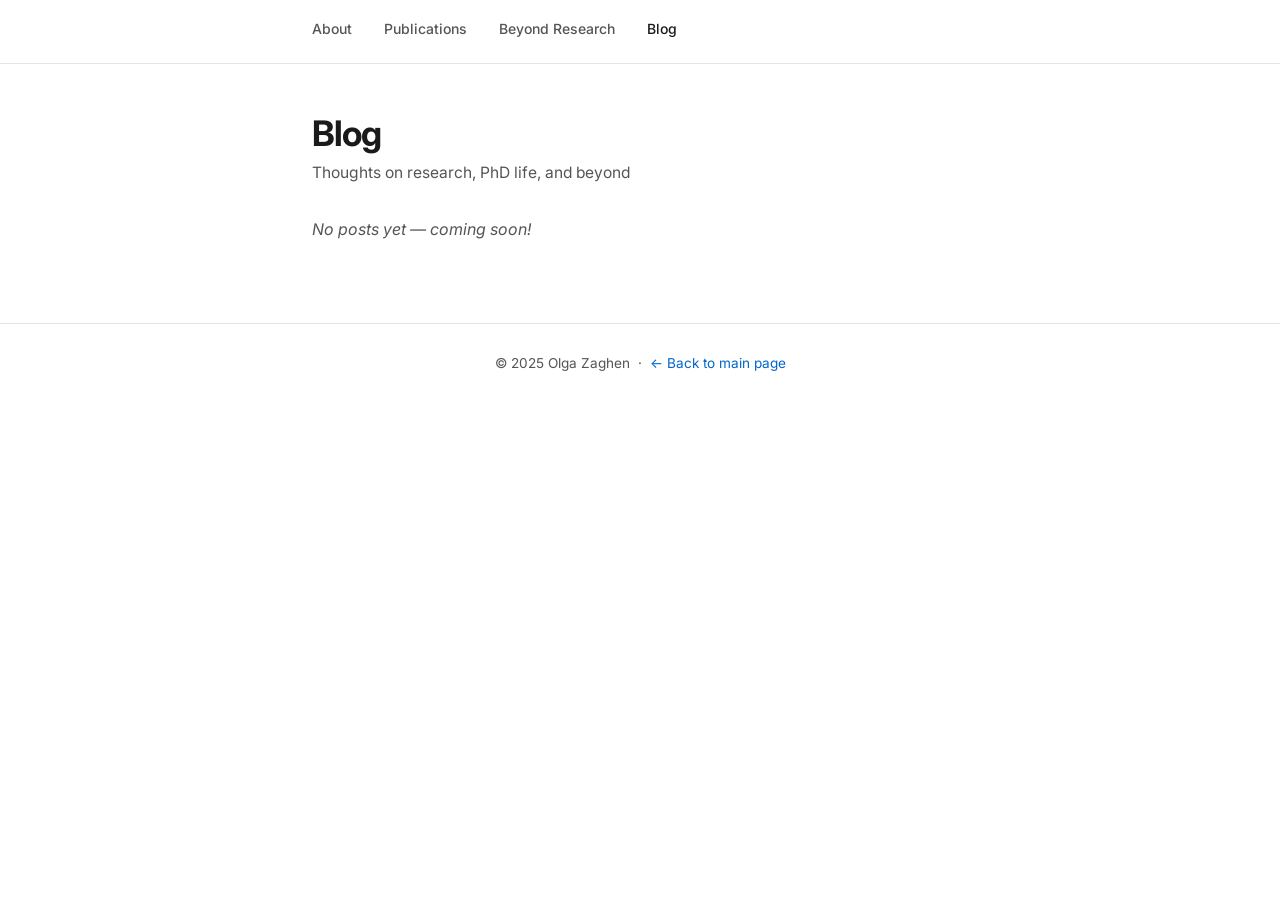
==== blog.html @ b28fd01d "website" ====
<!DOCTYPE html>
<html lang="en">
<head>
    <meta charset="UTF-8">
    <meta name="viewport" content="width=device-width, initial-scale=1.0">
    <meta name="description" content="Blog — Olga Zaghen">
    <title>Blog — Olga Zaghen</title>
    <link rel="preconnect" href="https://fonts.googleapis.com">
    <link rel="preconnect" href="https://fonts.gstatic.com" crossorigin>
    <link href="https://fonts.googleapis.com/css2?family=Inter:wght@300;400;500;600;700&display=swap" rel="stylesheet">
    <link rel="stylesheet" href="style.css">
</head>
<body>

<nav>
    <ul>
        <li><a href="index.html#about">About</a></li>
        <li><a href="index.html#publications">Publications</a></li>
        <li><a href="index.html#beyond">Beyond Research</a></li>
        <li><a href="blog.html" class="active">Blog</a></li>
    </ul>
</nav>

<main>
    <section>
        <h1>Blog</h1>
        <p class="tagline">Thoughts on research, PhD life, and beyond</p>

        <div id="blog-posts">
            <!--
                HOW TO ADD A NEW POST
                ─────────────────────
                1. Copy blog/template.html to blog/my-post-title.html
                2. Fill in the title, date, and content
                3. Add an entry to the blogPosts array in the <script> below:
                   {
                     title:       "Post title",
                     date:        "YYYY-MM-DD",
                     description: "A one or two sentence preview.",
                     url:         "blog/my-post-title.html"
                   }
                4. Commit and push — done!
            -->
        </div>
    </section>
</main>

<footer>
    <p>© 2025 Olga Zaghen &nbsp;·&nbsp; <a href="index.html">← Back to main page</a></p>
</footer>

<script>
    /**
     * Blog posts — add new entries here (newest first).
     *
     * {
     *   title:       "Post title",
     *   date:        "YYYY-MM-DD",
     *   description: "Short preview shown in the listing.",
     *   url:         "blog/filename.html"
     * }
     */
    const blogPosts = [
        // Example (uncomment and edit when you have a real post):
        // {
        //     title:       "My first post",
        //     date:        "2025-06-01",
        //     description: "A brief description of what this post is about.",
        //     url:         "blog/my-first-post.html"
        // }
    ];

    const container = document.getElementById('blog-posts');

    if (blogPosts.length === 0) {
        container.innerHTML = '<p class="empty-state">No posts yet — coming soon!</p>';
    } else {
        blogPosts.forEach(post => {
            const d = new Date(post.date);
            const dateStr = d.toLocaleDateString('en-US', { year: 'numeric', month: 'long', day: 'numeric' });

            const item = document.createElement('div');
            item.className = 'blog-post-item';
            item.innerHTML = `
                <div class="blog-post-date">${dateStr}</div>
                <a class="blog-post-title" href="${post.url}">${post.title}</a>
                <p class="blog-post-desc">${post.description}</p>
            `;
            container.appendChild(item);
        });
    }
</script>

</body>
</html>
---- style.css ----
/* ============================================================
   Olga Zaghen — Academic Page
   style.css
   ============================================================ */

:root {
    --color-bg:             #ffffff;
    --color-bg-subtle:      #f8f8f8;
    --color-text:           #1a1a1a;
    --color-text-secondary: #555555;
    --color-link:           #0066cc;
    --color-link-hover:     #004499;
    --color-border:         #e4e4e4;

    /* Publication highlight badges */
    --badge-spotlight-text: #92400e;
    --badge-spotlight-bg:   #fffbeb;
    --badge-spotlight-bdr:  #f6d860;
    --badge-oral-text:      #276749;
    --badge-oral-bg:        #f0fff4;
    --badge-oral-bdr:       #9ae6b4;
    --badge-review-text:    #4a5568;
    --badge-review-bg:      #edf2f7;
    --badge-review-bdr:     #cbd5e0;

    --max-width: 720px;
    --section-gap: 3rem;
}

/* ── Reset ── */
*, *::before, *::after { box-sizing: border-box; margin: 0; padding: 0; }
html { scroll-behavior: smooth; }

/* ── Base ── */
body {
    font-family: 'Inter', -apple-system, BlinkMacSystemFont, 'Segoe UI', sans-serif;
    font-size: 16px;
    line-height: 1.75;
    color: var(--color-text);
    background: var(--color-bg);
}

h1 {
    font-size: 2.2rem;
    font-weight: 700;
    letter-spacing: -0.025em;
    line-height: 1.2;
    margin-bottom: 0.3rem;
}

h2 {
    font-size: 1.35rem;
    font-weight: 600;
    letter-spacing: -0.01em;
    margin-bottom: 1rem;
}

p { margin-bottom: 1rem; }
p:last-child { margin-bottom: 0; }

a { color: var(--color-link); text-decoration: none; }
a:hover { color: var(--color-link-hover); text-decoration: underline; }

ul { padding-left: 1.5rem; }
li { margin-bottom: 0.5rem; }

hr {
    border: none;
    border-top: 1px solid var(--color-border);
    margin: var(--section-gap) 0;
}

/* ── Navigation ── */
nav {
    position: sticky;
    top: 0;
    background: rgba(255, 255, 255, 0.93);
    backdrop-filter: blur(10px);
    -webkit-backdrop-filter: blur(10px);
    border-bottom: 1px solid var(--color-border);
    z-index: 100;
}

nav ul {
    list-style: none;
    max-width: var(--max-width);
    margin: 0 auto;
    padding: 0.85rem 2rem;
    display: flex;
    gap: 2rem;
    flex-wrap: wrap;
}

nav a {
    font-size: 0.875rem;
    font-weight: 500;
    color: var(--color-text-secondary);
    text-decoration: none;
    transition: color 0.15s;
}
nav a:hover,
nav a.active { color: var(--color-text); text-decoration: none; }

/* ── Main layout ── */
main {
    max-width: var(--max-width);
    margin: 0 auto;
    padding: 3rem 2rem 5rem;
}

section { scroll-margin-top: 3.5rem; }

/* ── About ── */
.tagline {
    color: var(--color-text-secondary);
    font-size: 0.975rem;
    margin-bottom: 1.75rem;
}

/* Bio box — mirrors the Notion aside */
.bio-box {
    background: var(--color-bg-subtle);
    border-left: 3px solid #d0d0d0;
    border-radius: 0 4px 4px 0;
    padding: 1.4rem 1.6rem;
    margin-bottom: 1.5rem;
}

/* Social links row */
.social-links {
    display: flex;
    flex-wrap: wrap;
    gap: 0.6rem 1.4rem;
    margin-top: 0.25rem;
}

.social-links a {
    font-size: 0.875rem;
    color: var(--color-text-secondary);
    text-decoration: none;
    transition: color 0.15s;
}
.social-links a:hover { color: var(--color-link); text-decoration: none; }

/* ── Publications ── */
.section-note {
    font-size: 0.875rem;
    color: var(--color-text-secondary);
    margin-bottom: 1.75rem;
    margin-top: -0.5rem;
}

.pub-item {
    padding-bottom: 1.6rem;
    margin-bottom: 1.6rem;
    border-bottom: 1px solid var(--color-border);
}
.pub-item:last-child { border-bottom: none; margin-bottom: 0; }

.pub-title {
    font-size: 0.95rem;
    font-weight: 600;
    line-height: 1.5;
    margin-bottom: 0.3rem;
}

.pub-authors {
    font-size: 0.855rem;
    color: var(--color-text-secondary);
    margin-bottom: 0.3rem;
    line-height: 1.5;
}

.pub-venue {
    font-size: 0.855rem;
    display: flex;
    align-items: center;
    flex-wrap: wrap;
    gap: 0.3rem 0.5rem;
}

.pub-venue a { font-style: italic; }

.pub-year { color: var(--color-text-secondary); }

/* Highlight badges */
.pub-badge {
    display: inline-block;
    font-size: 0.7rem;
    font-weight: 600;
    text-transform: uppercase;
    letter-spacing: 0.05em;
    padding: 0.15em 0.55em;
    border-radius: 3px;
    border: 1px solid transparent;
    line-height: 1.6;
}

.pub-badge--spotlight    { background: var(--badge-spotlight-bg); color: var(--badge-spotlight-text); border-color: var(--badge-spotlight-bdr); }
.pub-badge--oral         { background: var(--badge-oral-bg);      color: var(--badge-oral-text);      border-color: var(--badge-oral-bdr); }
.pub-badge--under-review { background: var(--badge-review-bg);    color: var(--badge-review-text);    border-color: var(--badge-review-bdr); }

/* ── Beyond Research ── */
#beyond ul { margin-bottom: 1rem; }

/* ── Blog section (on main page) ── */
.blog-teaser {
    color: var(--color-text-secondary);
    margin-bottom: 0.75rem;
}

/* ── Blog listing page ── */
.blog-post-item {
    padding-bottom: 1.75rem;
    margin-bottom: 1.75rem;
    border-bottom: 1px solid var(--color-border);
}
.blog-post-item:last-child { border-bottom: none; }

.blog-post-date {
    font-size: 0.825rem;
    color: var(--color-text-secondary);
    margin-bottom: 0.2rem;
}

.blog-post-title {
    display: block;
    font-size: 1.1rem;
    font-weight: 600;
    color: var(--color-text);
    margin-bottom: 0.4rem;
    text-decoration: none;
}
.blog-post-title:hover { color: var(--color-link); text-decoration: none; }

.blog-post-desc {
    font-size: 0.9rem;
    color: var(--color-text-secondary);
    margin-bottom: 0;
}

.empty-state {
    color: var(--color-text-secondary);
    font-style: italic;
    margin-top: 1.5rem;
}

/* ── Blog post page ── */
.blog-post-header {
    margin-bottom: 2.5rem;
    padding-bottom: 1.5rem;
    border-bottom: 1px solid var(--color-border);
}

.post-date {
    color: var(--color-text-secondary);
    font-size: 0.875rem;
    margin-top: 0.4rem;
    margin-bottom: 0;
}

.post-content p { margin-bottom: 1.2rem; }

.post-content h2 { margin-top: 2rem; margin-bottom: 0.75rem; }
.post-content h3 { margin-top: 1.5rem; margin-bottom: 0.5rem; font-size: 1.1rem; }

.post-content ul,
.post-content ol { margin-bottom: 1.2rem; }

.post-content blockquote {
    border-left: 3px solid var(--color-border);
    padding-left: 1rem;
    color: var(--color-text-secondary);
    font-style: italic;
    margin: 1.5rem 0;
}

.post-content code {
    font-family: 'JetBrains Mono', 'Fira Code', 'Cascadia Code', monospace;
    font-size: 0.85em;
    background: var(--color-bg-subtle);
    padding: 0.15em 0.4em;
    border-radius: 3px;
}

.post-content pre {
    background: #1e1e2e;
    color: #cdd6f4;
    padding: 1.2rem 1.4rem;
    border-radius: 6px;
    overflow-x: auto;
    margin: 1.5rem 0;
}
.post-content pre code { background: none; padding: 0; color: inherit; font-size: 0.875rem; }

/* ── Footer ── */
footer {
    text-align: center;
    padding: 1.75rem 2rem;
    font-size: 0.85rem;
    color: var(--color-text-secondary);
    border-top: 1px solid var(--color-border);
}

/* ── Responsive ── */
@media (max-width: 600px) {
    h1 { font-size: 1.7rem; }
    main { padding: 2rem 1.25rem 4rem; }
    nav ul { padding: 0.75rem 1.25rem; gap: 1.25rem; }
    .social-links { gap: 0.5rem 1.1rem; }
}
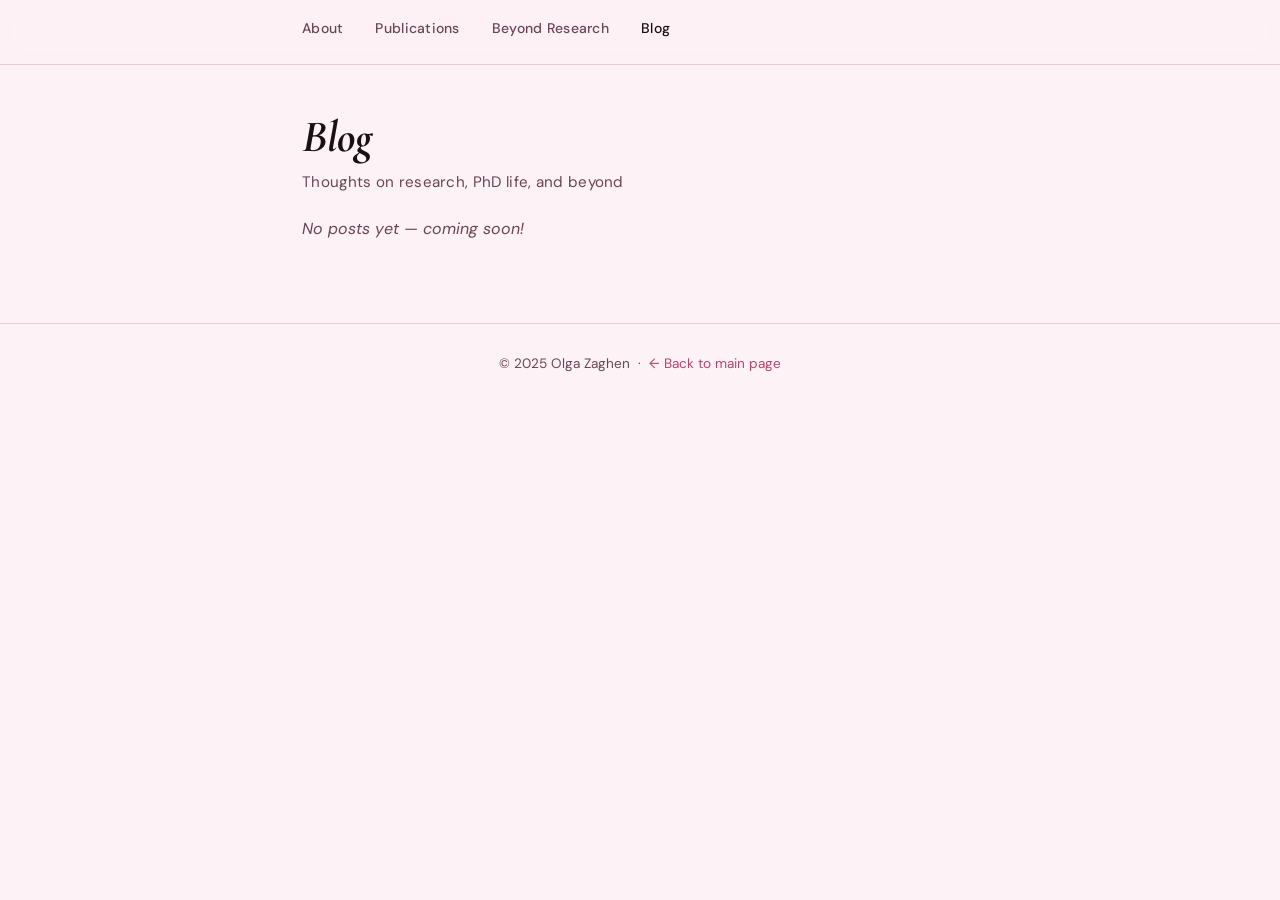
==== commit 5f464a9e: "website" ====
--- a/blog.html
+++ b/blog.html
@@ -7,7 +7,7 @@
     <title>Blog — Olga Zaghen</title>
     <link rel="preconnect" href="https://fonts.googleapis.com">
     <link rel="preconnect" href="https://fonts.gstatic.com" crossorigin>
-    <link href="https://fonts.googleapis.com/css2?family=Inter:wght@300;400;500;600;700&display=swap" rel="stylesheet">
+    <link href="https://fonts.googleapis.com/css2?family=Cormorant+Garamond:ital,wght@0,400;0,600;0,700;1,400;1,600;1,700&family=DM+Sans:ital,opsz,wght@0,9..40,300;0,9..40,400;0,9..40,500;1,9..40,300;1,9..40,400&display=swap" rel="stylesheet">
     <link rel="stylesheet" href="style.css">
 </head>
 <body>
--- a/style.css
+++ b/style.css
@@ -4,27 +4,34 @@
    ============================================================ */
 
 :root {
-    --color-bg:             #ffffff;
-    --color-bg-subtle:      #f8f8f8;
-    --color-text:           #1a1a1a;
-    --color-text-secondary: #555555;
-    --color-link:           #0066cc;
-    --color-link-hover:     #004499;
-    --color-border:         #e4e4e4;
-
-    /* Publication highlight badges */
+    /* ── Palette ── */
+    --color-bg:             #fdf2f5;       /* very light blush pink */
+    --color-bg-subtle:      #fce6ee;       /* slightly deeper blush for bio box */
+    --color-bg-card:        #ffffff;       /* pure white for paper cards */
+    --color-text:           #1c0e13;       /* near-black with warm tint */
+    --color-text-secondary: #6b4455;       /* muted rose-brown */
+    --color-link:           #b5456b;       /* deep rose */
+    --color-link-hover:     #8b2d4e;
+    --color-border:         #f0c8d5;       /* soft pink border */
+    --color-accent:         #d4607e;       /* mid rose for decorative use */
+
+    /* Publication badges */
     --badge-spotlight-text: #92400e;
-    --badge-spotlight-bg:   #fffbeb;
-    --badge-spotlight-bdr:  #f6d860;
+    --badge-spotlight-bg:   #fff7ed;
+    --badge-spotlight-bdr:  #f6c87a;
     --badge-oral-text:      #276749;
     --badge-oral-bg:        #f0fff4;
     --badge-oral-bdr:       #9ae6b4;
-    --badge-review-text:    #4a5568;
-    --badge-review-bg:      #edf2f7;
-    --badge-review-bdr:     #cbd5e0;
-
-    --max-width: 720px;
-    --section-gap: 3rem;
+    --badge-review-text:    #5a4055;
+    --badge-review-bg:      #fdf0f5;
+    --badge-review-bdr:     #e0a0bc;
+
+    --max-width:  740px;
+    --section-gap: 3.5rem;
+
+    /* ── Typography ── */
+    --font-serif: 'Cormorant Garamond', Georgia, serif;
+    --font-sans:  'DM Sans', -apple-system, 'Segoe UI', sans-serif;
 }
 
 /* ── Reset ── */
@@ -33,48 +40,71 @@
 
 /* ── Base ── */
 body {
-    font-family: 'Inter', -apple-system, BlinkMacSystemFont, 'Segoe UI', sans-serif;
+    font-family: var(--font-sans);
     font-size: 16px;
     line-height: 1.75;
     color: var(--color-text);
     background: var(--color-bg);
 }
 
+/* ── Typography ── */
 h1 {
-    font-size: 2.2rem;
+    font-family: var(--font-serif);
+    font-size: 2.8rem;
     font-weight: 700;
-    letter-spacing: -0.025em;
+    font-style: italic;
+    letter-spacing: -0.01em;
+    line-height: 1.1;
+    margin-bottom: 0.4rem;
+    color: var(--color-text);
+}
+
+h2 {
+    font-family: var(--font-serif);
+    font-size: 1.9rem;
+    font-weight: 600;
+    letter-spacing: 0;
     line-height: 1.2;
-    margin-bottom: 0.3rem;
-}
-
-h2 {
-    font-size: 1.35rem;
-    font-weight: 600;
-    letter-spacing: -0.01em;
-    margin-bottom: 1rem;
+    margin-bottom: 1.1rem;
+    color: var(--color-text);
+    position: relative;
+    display: inline-block;
+}
+
+/* Decorative underline on section headings */
+h2::after {
+    content: '';
+    display: block;
+    height: 2px;
+    width: 2.5rem;
+    background: var(--color-accent);
+    border-radius: 2px;
+    margin-top: 0.35rem;
 }
 
 p { margin-bottom: 1rem; }
 p:last-child { margin-bottom: 0; }
 
-a { color: var(--color-link); text-decoration: none; }
+a { color: var(--color-link); text-decoration: none; transition: color 0.15s; }
 a:hover { color: var(--color-link-hover); text-decoration: underline; }
 
 ul { padding-left: 1.5rem; }
-li { margin-bottom: 0.5rem; }
-
+li { margin-bottom: 0.55rem; }
+
+/* ── Elegant section dividers ── */
 hr {
     border: none;
-    border-top: 1px solid var(--color-border);
+    height: 1px;
+    background: linear-gradient(to right, transparent, var(--color-accent) 25%, var(--color-accent) 75%, transparent);
     margin: var(--section-gap) 0;
+    opacity: 0.4;
 }
 
 /* ── Navigation ── */
 nav {
     position: sticky;
     top: 0;
-    background: rgba(255, 255, 255, 0.93);
+    background: rgba(253, 242, 245, 0.93);
     backdrop-filter: blur(10px);
     -webkit-backdrop-filter: blur(10px);
     border-bottom: 1px solid var(--color-border);
@@ -92,10 +122,12 @@
 }
 
 nav a {
+    font-family: var(--font-sans);
     font-size: 0.875rem;
     font-weight: 500;
     color: var(--color-text-secondary);
     text-decoration: none;
+    letter-spacing: 0.02em;
     transition: color 0.15s;
 }
 nav a:hover,
@@ -110,32 +142,63 @@
 
 section { scroll-margin-top: 3.5rem; }
 
-/* ── About ── */
+/* ── About — two-column header ── */
+.about-header {
+    display: flex;
+    align-items: flex-start;
+    justify-content: space-between;
+    gap: 2.25rem;
+    margin-bottom: 1.75rem;
+}
+
+.about-header-text { flex: 1; min-width: 0; }
+
 .tagline {
-    color: var(--color-text-secondary);
-    font-size: 0.975rem;
-    margin-bottom: 1.75rem;
-}
-
-/* Bio box — mirrors the Notion aside */
+    font-family: var(--font-sans);
+    font-size: 0.95rem;
+    font-weight: 400;
+    color: var(--color-text-secondary);
+    letter-spacing: 0.02em;
+    margin-top: 0.1rem;
+}
+
+/* ── Profile photo ── */
+.profile-photo {
+    width: 160px;
+    height: 200px;
+    object-fit: cover;
+    object-position: center top;
+    border-radius: 12px;
+    border: 3px solid #e8a0b8;
+    box-shadow:
+        0 4px 16px rgba(180, 70, 110, 0.18),
+        0 0 0 6px rgba(232, 160, 184, 0.18);
+    flex-shrink: 0;
+    display: block;
+}
+
+/* ── Bio box ── */
 .bio-box {
     background: var(--color-bg-subtle);
-    border-left: 3px solid #d0d0d0;
-    border-radius: 0 4px 4px 0;
+    border-left: 3px solid var(--color-accent);
+    border-radius: 0 8px 8px 0;
     padding: 1.4rem 1.6rem;
     margin-bottom: 1.5rem;
-}
-
-/* Social links row */
+    box-shadow:
+        0 2px 18px rgba(180, 70, 110, 0.09),
+        inset 0 0 0 1px rgba(212, 96, 126, 0.08);
+}
+
+/* ── Social links ── */
 .social-links {
     display: flex;
     flex-wrap: wrap;
-    gap: 0.6rem 1.4rem;
-    margin-top: 0.25rem;
+    gap: 0.55rem 1.4rem;
 }
 
 .social-links a {
     font-size: 0.875rem;
+    font-weight: 500;
     color: var(--color-text-secondary);
     text-decoration: none;
     transition: color 0.15s;
@@ -143,57 +206,68 @@
 .social-links a:hover { color: var(--color-link); text-decoration: none; }
 
 /* ── Publications ── */
+#publications > h2 { margin-bottom: 0.3rem; }
+
 .section-note {
+    font-family: var(--font-sans);
     font-size: 0.875rem;
     color: var(--color-text-secondary);
     margin-bottom: 1.75rem;
-    margin-top: -0.5rem;
-}
-
+}
+
+/* Paper cards */
 .pub-item {
-    padding-bottom: 1.6rem;
-    margin-bottom: 1.6rem;
-    border-bottom: 1px solid var(--color-border);
-}
-.pub-item:last-child { border-bottom: none; margin-bottom: 0; }
+    background: var(--color-bg-card);
+    border: 1px solid var(--color-border);
+    border-radius: 10px;
+    padding: 1.1rem 1.3rem;
+    margin-bottom: 0.75rem;
+    transition: box-shadow 0.2s, border-color 0.2s;
+}
+
+.pub-item:hover {
+    box-shadow: 0 3px 14px rgba(180, 70, 110, 0.12);
+    border-color: #e8a0b8;
+}
 
 .pub-title {
-    font-size: 0.95rem;
+    font-family: var(--font-sans);
+    font-size: 0.93rem;
     font-weight: 600;
     line-height: 1.5;
     margin-bottom: 0.3rem;
+    color: var(--color-text);
 }
 
 .pub-authors {
-    font-size: 0.855rem;
+    font-size: 0.845rem;
     color: var(--color-text-secondary);
     margin-bottom: 0.3rem;
     line-height: 1.5;
 }
 
 .pub-venue {
-    font-size: 0.855rem;
+    font-size: 0.845rem;
     display: flex;
     align-items: center;
     flex-wrap: wrap;
-    gap: 0.3rem 0.5rem;
+    gap: 0.2rem 0.45rem;
 }
 
 .pub-venue a { font-style: italic; }
-
 .pub-year { color: var(--color-text-secondary); }
 
 /* Highlight badges */
 .pub-badge {
     display: inline-block;
-    font-size: 0.7rem;
+    font-size: 0.68rem;
     font-weight: 600;
     text-transform: uppercase;
     letter-spacing: 0.05em;
-    padding: 0.15em 0.55em;
-    border-radius: 3px;
+    padding: 0.12em 0.5em;
+    border-radius: 4px;
     border: 1px solid transparent;
-    line-height: 1.6;
+    line-height: 1.65;
 }
 
 .pub-badge--spotlight    { background: var(--badge-spotlight-bg); color: var(--badge-spotlight-text); border-color: var(--badge-spotlight-bdr); }
@@ -201,9 +275,10 @@
 .pub-badge--under-review { background: var(--badge-review-bg);    color: var(--badge-review-text);    border-color: var(--badge-review-bdr); }
 
 /* ── Beyond Research ── */
+#beyond > h2 { margin-bottom: 1rem; }
 #beyond ul { margin-bottom: 1rem; }
 
-/* ── Blog section (on main page) ── */
+/* ── Blog section (main page teaser) ── */
 .blog-teaser {
     color: var(--color-text-secondary);
     margin-bottom: 0.75rem;
@@ -211,11 +286,16 @@
 
 /* ── Blog listing page ── */
 .blog-post-item {
-    padding-bottom: 1.75rem;
-    margin-bottom: 1.75rem;
-    border-bottom: 1px solid var(--color-border);
-}
-.blog-post-item:last-child { border-bottom: none; }
+    background: var(--color-bg-card);
+    border: 1px solid var(--color-border);
+    border-radius: 10px;
+    padding: 1.1rem 1.3rem;
+    margin-bottom: 0.75rem;
+    transition: box-shadow 0.2s;
+}
+.blog-post-item:hover {
+    box-shadow: 0 3px 14px rgba(180, 70, 110, 0.12);
+}
 
 .blog-post-date {
     font-size: 0.825rem;
@@ -225,16 +305,17 @@
 
 .blog-post-title {
     display: block;
-    font-size: 1.1rem;
+    font-family: var(--font-serif);
+    font-size: 1.15rem;
     font-weight: 600;
     color: var(--color-text);
-    margin-bottom: 0.4rem;
+    margin-bottom: 0.35rem;
     text-decoration: none;
 }
 .blog-post-title:hover { color: var(--color-link); text-decoration: none; }
 
 .blog-post-desc {
-    font-size: 0.9rem;
+    font-size: 0.875rem;
     color: var(--color-text-secondary);
     margin-bottom: 0;
 }
@@ -242,7 +323,7 @@
 .empty-state {
     color: var(--color-text-secondary);
     font-style: italic;
-    margin-top: 1.5rem;
+    margin-top: 1.25rem;
 }
 
 /* ── Blog post page ── */
@@ -260,15 +341,14 @@
 }
 
 .post-content p { margin-bottom: 1.2rem; }
-
 .post-content h2 { margin-top: 2rem; margin-bottom: 0.75rem; }
-.post-content h3 { margin-top: 1.5rem; margin-bottom: 0.5rem; font-size: 1.1rem; }
+.post-content h3 { margin-top: 1.5rem; margin-bottom: 0.5rem; font-size: 1.1rem; font-family: var(--font-sans); font-weight: 600; }
 
 .post-content ul,
 .post-content ol { margin-bottom: 1.2rem; }
 
 .post-content blockquote {
-    border-left: 3px solid var(--color-border);
+    border-left: 3px solid var(--color-accent);
     padding-left: 1rem;
     color: var(--color-text-secondary);
     font-style: italic;
@@ -276,7 +356,7 @@
 }
 
 .post-content code {
-    font-family: 'JetBrains Mono', 'Fira Code', 'Cascadia Code', monospace;
+    font-family: 'JetBrains Mono', 'Fira Code', monospace;
     font-size: 0.85em;
     background: var(--color-bg-subtle);
     padding: 0.15em 0.4em;
@@ -287,7 +367,7 @@
     background: #1e1e2e;
     color: #cdd6f4;
     padding: 1.2rem 1.4rem;
-    border-radius: 6px;
+    border-radius: 8px;
     overflow-x: auto;
     margin: 1.5rem 0;
 }
@@ -304,7 +384,19 @@
 
 /* ── Responsive ── */
 @media (max-width: 600px) {
-    h1 { font-size: 1.7rem; }
+    h1 { font-size: 2.1rem; }
+    h2 { font-size: 1.55rem; }
+
+    .about-header {
+        flex-direction: column-reverse;
+        align-items: center;
+        text-align: center;
+        gap: 1.25rem;
+    }
+    .about-header-text { text-align: left; }
+
+    .profile-photo { width: 130px; height: 163px; }
+
     main { padding: 2rem 1.25rem 4rem; }
     nav ul { padding: 0.75rem 1.25rem; gap: 1.25rem; }
     .social-links { gap: 0.5rem 1.1rem; }
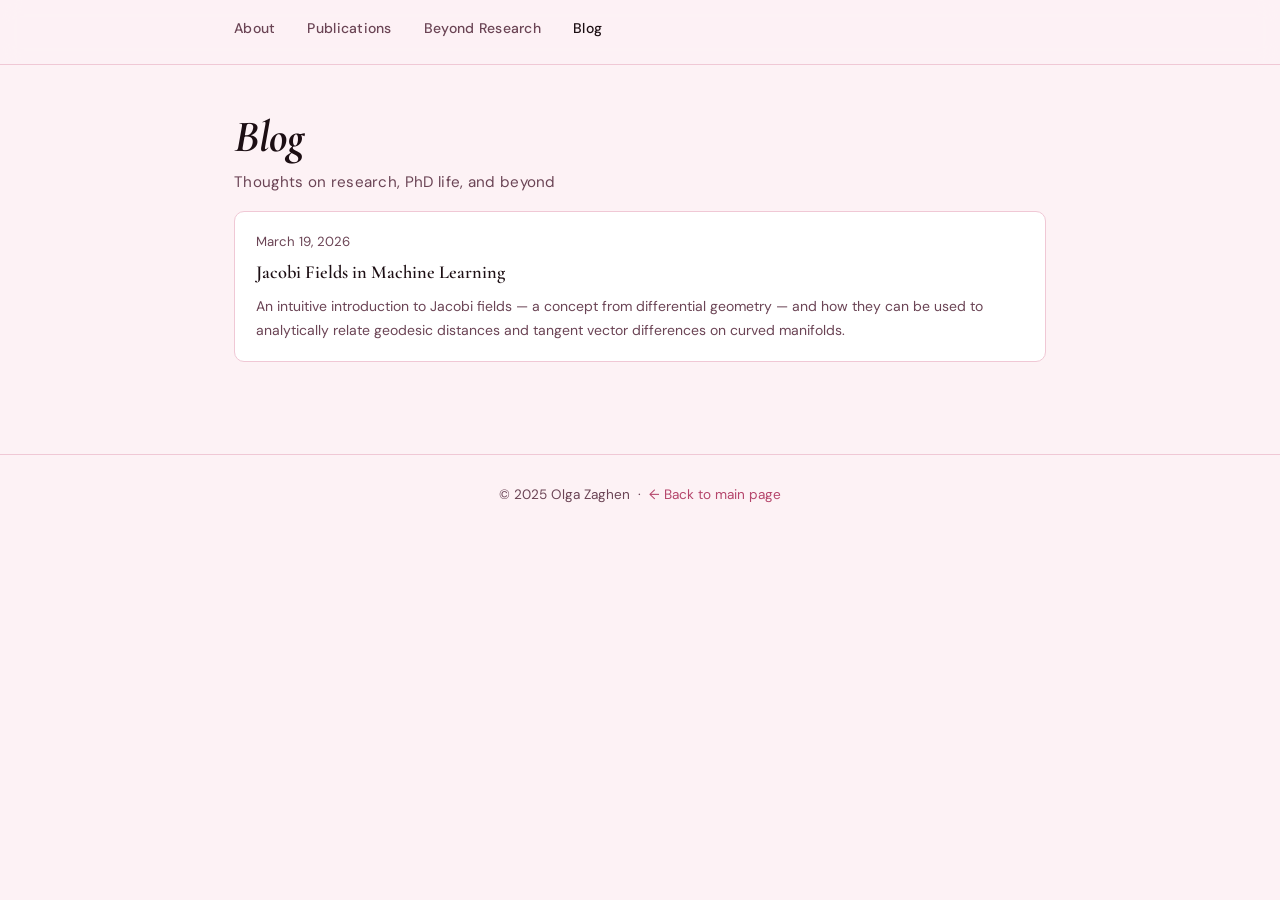
==== commit 8f58166e: "add blogpost" ====
--- a/blog.html
+++ b/blog.html
@@ -61,13 +61,12 @@
      * }
      */
     const blogPosts = [
-        // Example (uncomment and edit when you have a real post):
-        // {
-        //     title:       "My first post",
-        //     date:        "2025-06-01",
-        //     description: "A brief description of what this post is about.",
-        //     url:         "blog/my-first-post.html"
-        // }
+        {
+            title:       "Jacobi Fields in Machine Learning",
+            date:        "2026-03-19",
+            description: "An intuitive introduction to Jacobi fields — a concept from differential geometry — and how they can be used to analytically relate geodesic distances and tangent vector differences on curved manifolds.",
+            url:         "blog/jacobi-fields.html"
+        }
     ];
 
     const container = document.getElementById('blog-posts');
--- a/style.css
+++ b/style.css
@@ -26,7 +26,7 @@
     --badge-review-bg:      #fdf0f5;
     --badge-review-bdr:     #e0a0bc;
 
-    --max-width:  740px;
+    --max-width:  860px;
     --section-gap: 3.5rem;
 
     /* ── Typography ── */
@@ -115,7 +115,7 @@
     list-style: none;
     max-width: var(--max-width);
     margin: 0 auto;
-    padding: 0.85rem 2rem;
+    padding: 0.85rem 1.5rem;
     display: flex;
     gap: 2rem;
     flex-wrap: wrap;
@@ -137,17 +137,18 @@
 main {
     max-width: var(--max-width);
     margin: 0 auto;
-    padding: 3rem 2rem 5rem;
+    padding: 3rem 1.5rem 5rem;
 }
 
 section { scroll-margin-top: 3.5rem; }
 
-/* ── About — two-column header ── */
+/* ── About header ── */
+
+/* Default (< 1200px): circle sits inline with the name in a flex row */
 .about-header {
     display: flex;
-    align-items: flex-start;
-    justify-content: space-between;
-    gap: 2.25rem;
+    align-items: center;
+    gap: 1.4rem;
     margin-bottom: 1.75rem;
 }
 
@@ -163,18 +164,37 @@
 }
 
 /* ── Profile photo ── */
+
+/* Default: compact circle next to the name */
 .profile-photo {
-    width: 160px;
-    height: 200px;
+    width: 90px;
+    height: 90px;
     object-fit: cover;
     object-position: center top;
-    border-radius: 12px;
+    border-radius: 50%;
     border: 3px solid #e8a0b8;
     box-shadow:
         0 4px 16px rgba(180, 70, 110, 0.18),
-        0 0 0 6px rgba(232, 160, 184, 0.18);
+        0 0 0 5px rgba(232, 160, 184, 0.18);
     flex-shrink: 0;
     display: block;
+}
+
+/* Wide screens (≥ 1200px): pull photo out of the page flow
+   and pin it to the right of the content column */
+@media (min-width: 1320px) {
+    .about-header { display: block; }
+
+    .profile-photo {
+        position: fixed;
+        left: calc(50% + 450px);   /* content half-width (430) + 20px gap */
+        top: 5.5rem;               /* just below the sticky nav */
+        width: 145px;
+        height: 183px;
+        border-radius: 14px;
+        border-radius: 50% 50% 50% 50% / 40% 40% 60% 60%;  /* soft oval */
+        flex-shrink: unset;
+    }
 }
 
 /* ── Bio box ── */
@@ -276,7 +296,27 @@
 
 /* ── Beyond Research ── */
 #beyond > h2 { margin-bottom: 1rem; }
-#beyond ul { margin-bottom: 1rem; }
+
+#beyond ul {
+    list-style: none;
+    padding-left: 0;
+    margin-bottom: 1rem;
+}
+
+#beyond ul li {
+    padding-left: 2rem;
+    position: relative;
+    margin-bottom: 0.65rem;
+}
+
+#beyond ul li::before {
+    content: '🌸';
+    position: absolute;
+    left: 0;
+    top: 0.05em;
+    font-size: 0.95em;
+    line-height: 1.75;
+}
 
 /* ── Blog section (main page teaser) ── */
 .blog-teaser {
@@ -387,15 +427,8 @@
     h1 { font-size: 2.1rem; }
     h2 { font-size: 1.55rem; }
 
-    .about-header {
-        flex-direction: column-reverse;
-        align-items: center;
-        text-align: center;
-        gap: 1.25rem;
-    }
-    .about-header-text { text-align: left; }
-
-    .profile-photo { width: 130px; height: 163px; }
+    .about-header { gap: 1rem; }
+    .profile-photo { width: 76px; height: 76px; }
 
     main { padding: 2rem 1.25rem 4rem; }
     nav ul { padding: 0.75rem 1.25rem; gap: 1.25rem; }
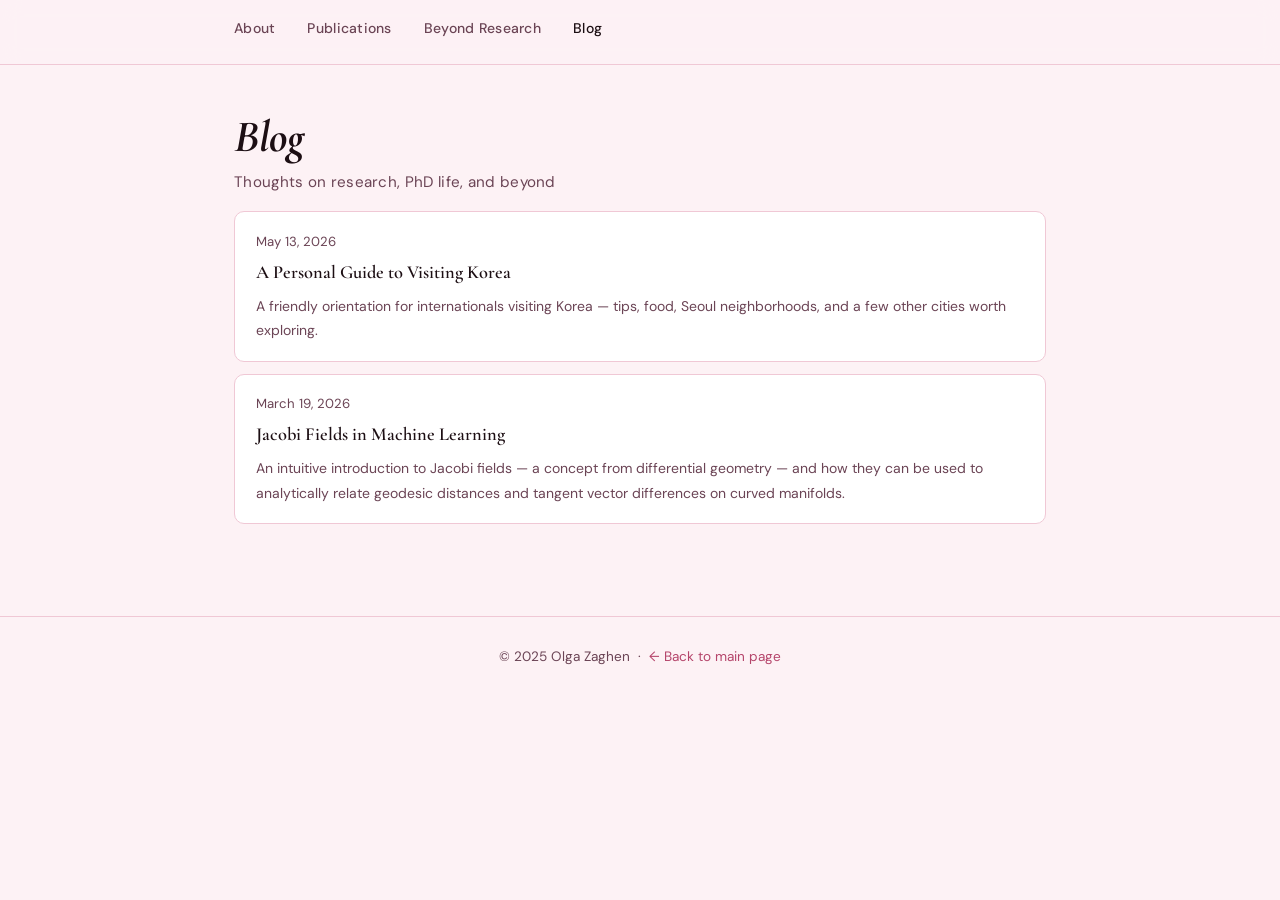
==== commit f5f1bd62: "add blogpost" ====
--- a/blog.html
+++ b/blog.html
@@ -62,6 +62,12 @@
      */
     const blogPosts = [
         {
+            title:       "A Personal Guide to Visiting Korea",
+            date:        "2026-05-13",
+            description: "A friendly orientation for internationals visiting Korea — tips, food, Seoul neighborhoods, and a few other cities worth exploring.",
+            url:         "blog/korea-recommendations.html"
+        },
+        {
             title:       "Jacobi Fields in Machine Learning",
             date:        "2026-03-19",
             description: "An intuitive introduction to Jacobi fields — a concept from differential geometry — and how they can be used to analytically relate geodesic distances and tangent vector differences on curved manifolds.",
